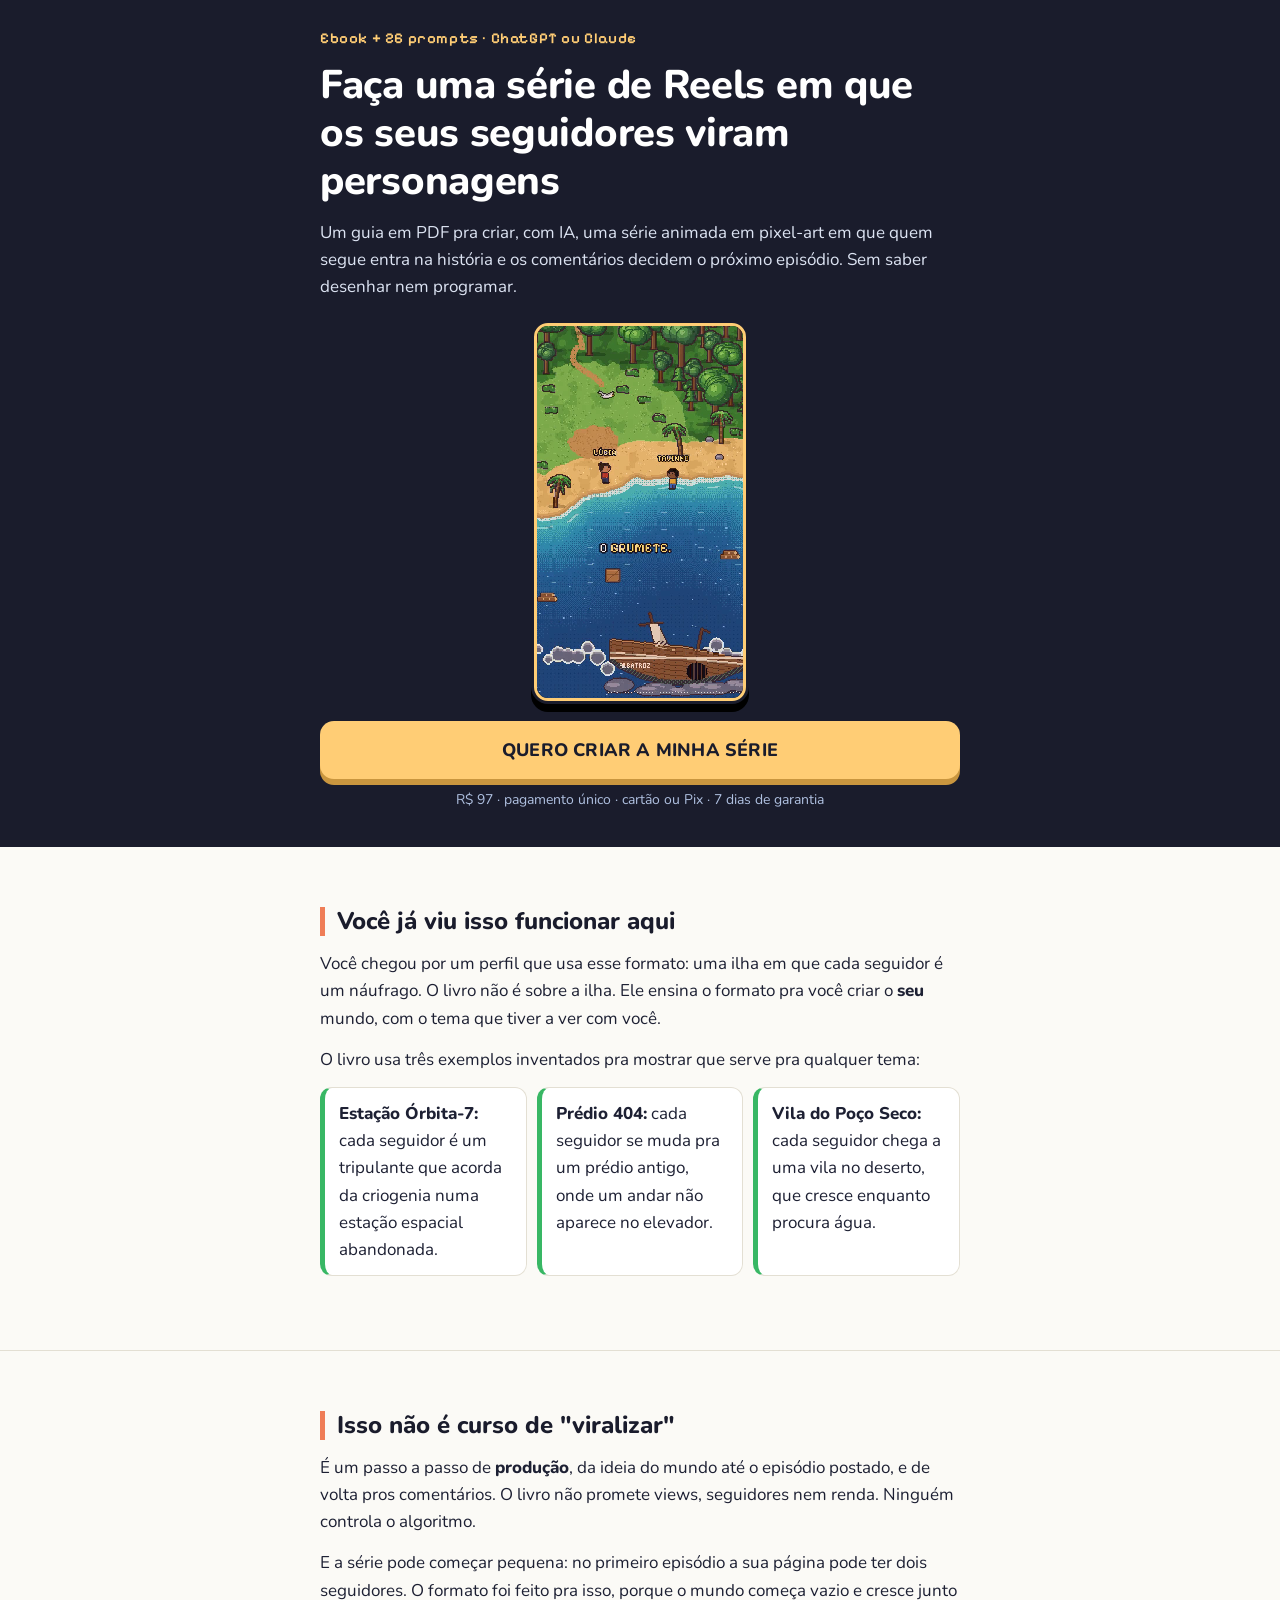
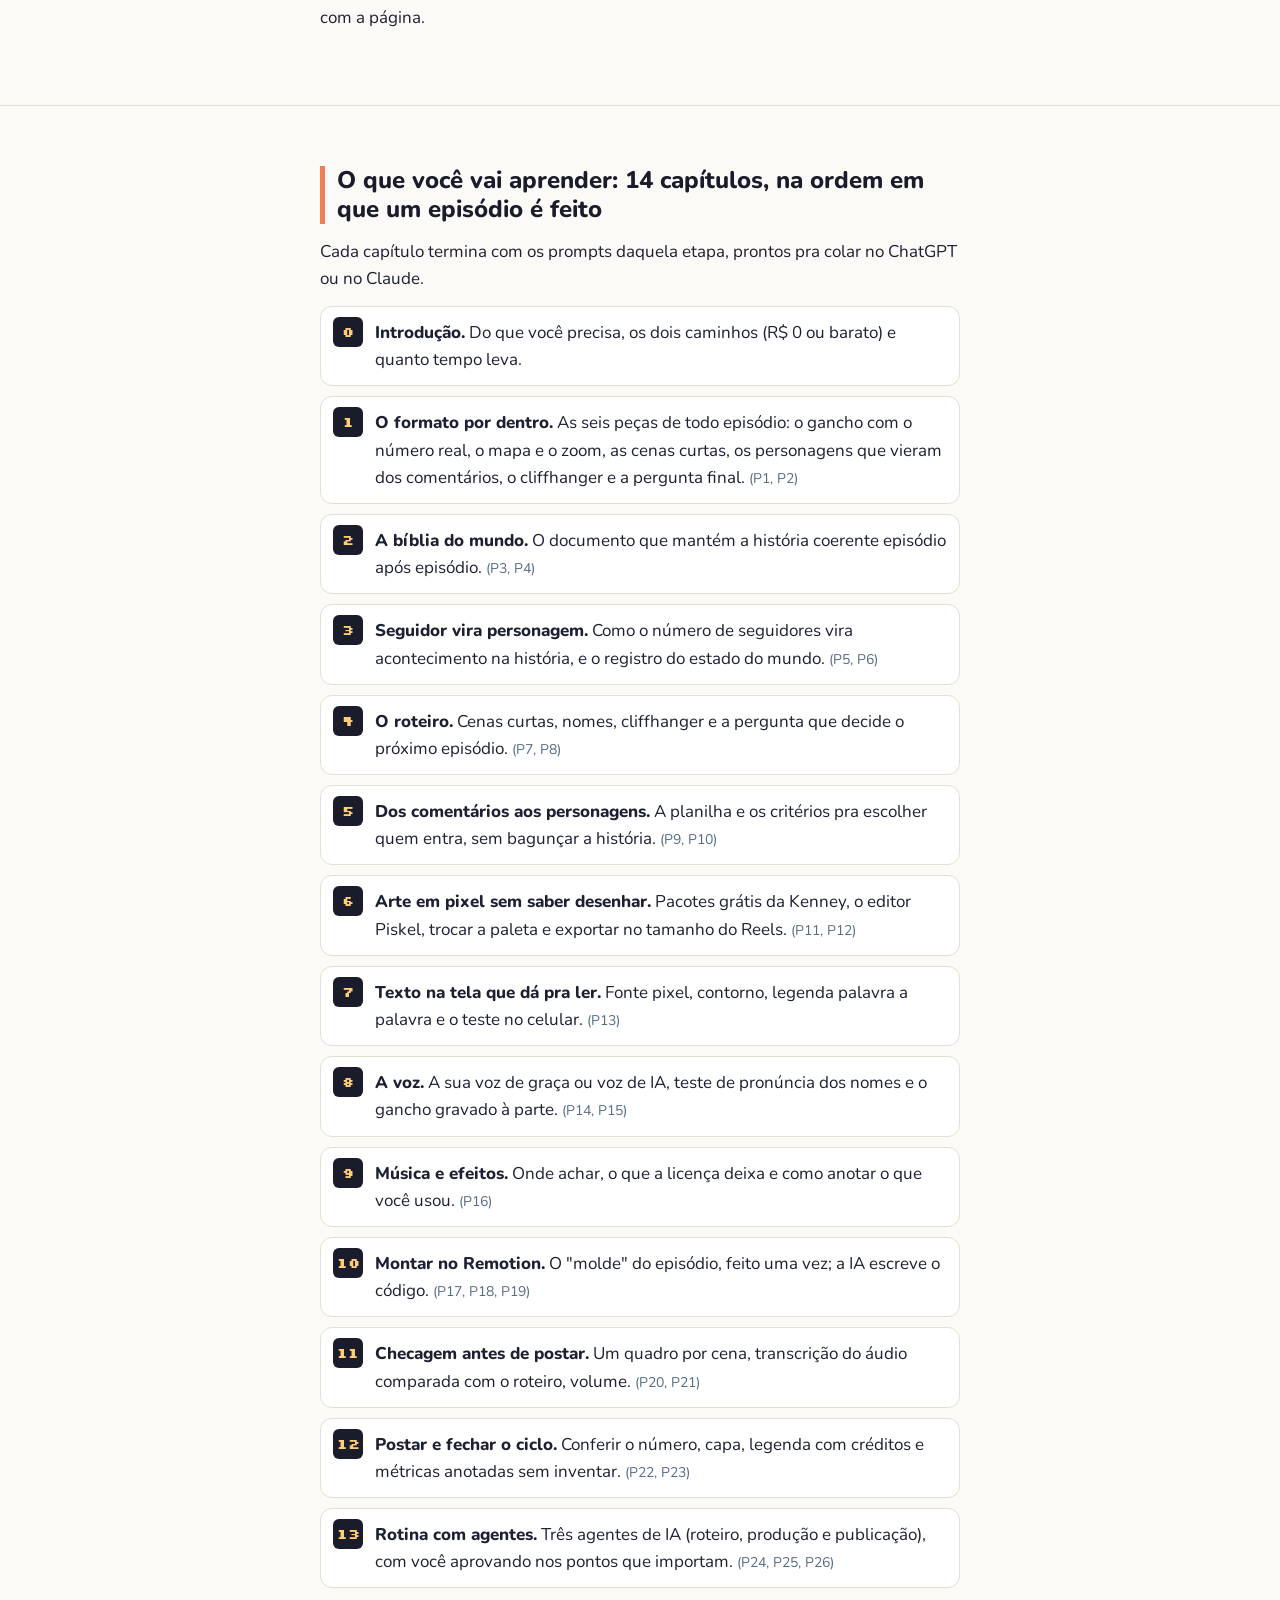
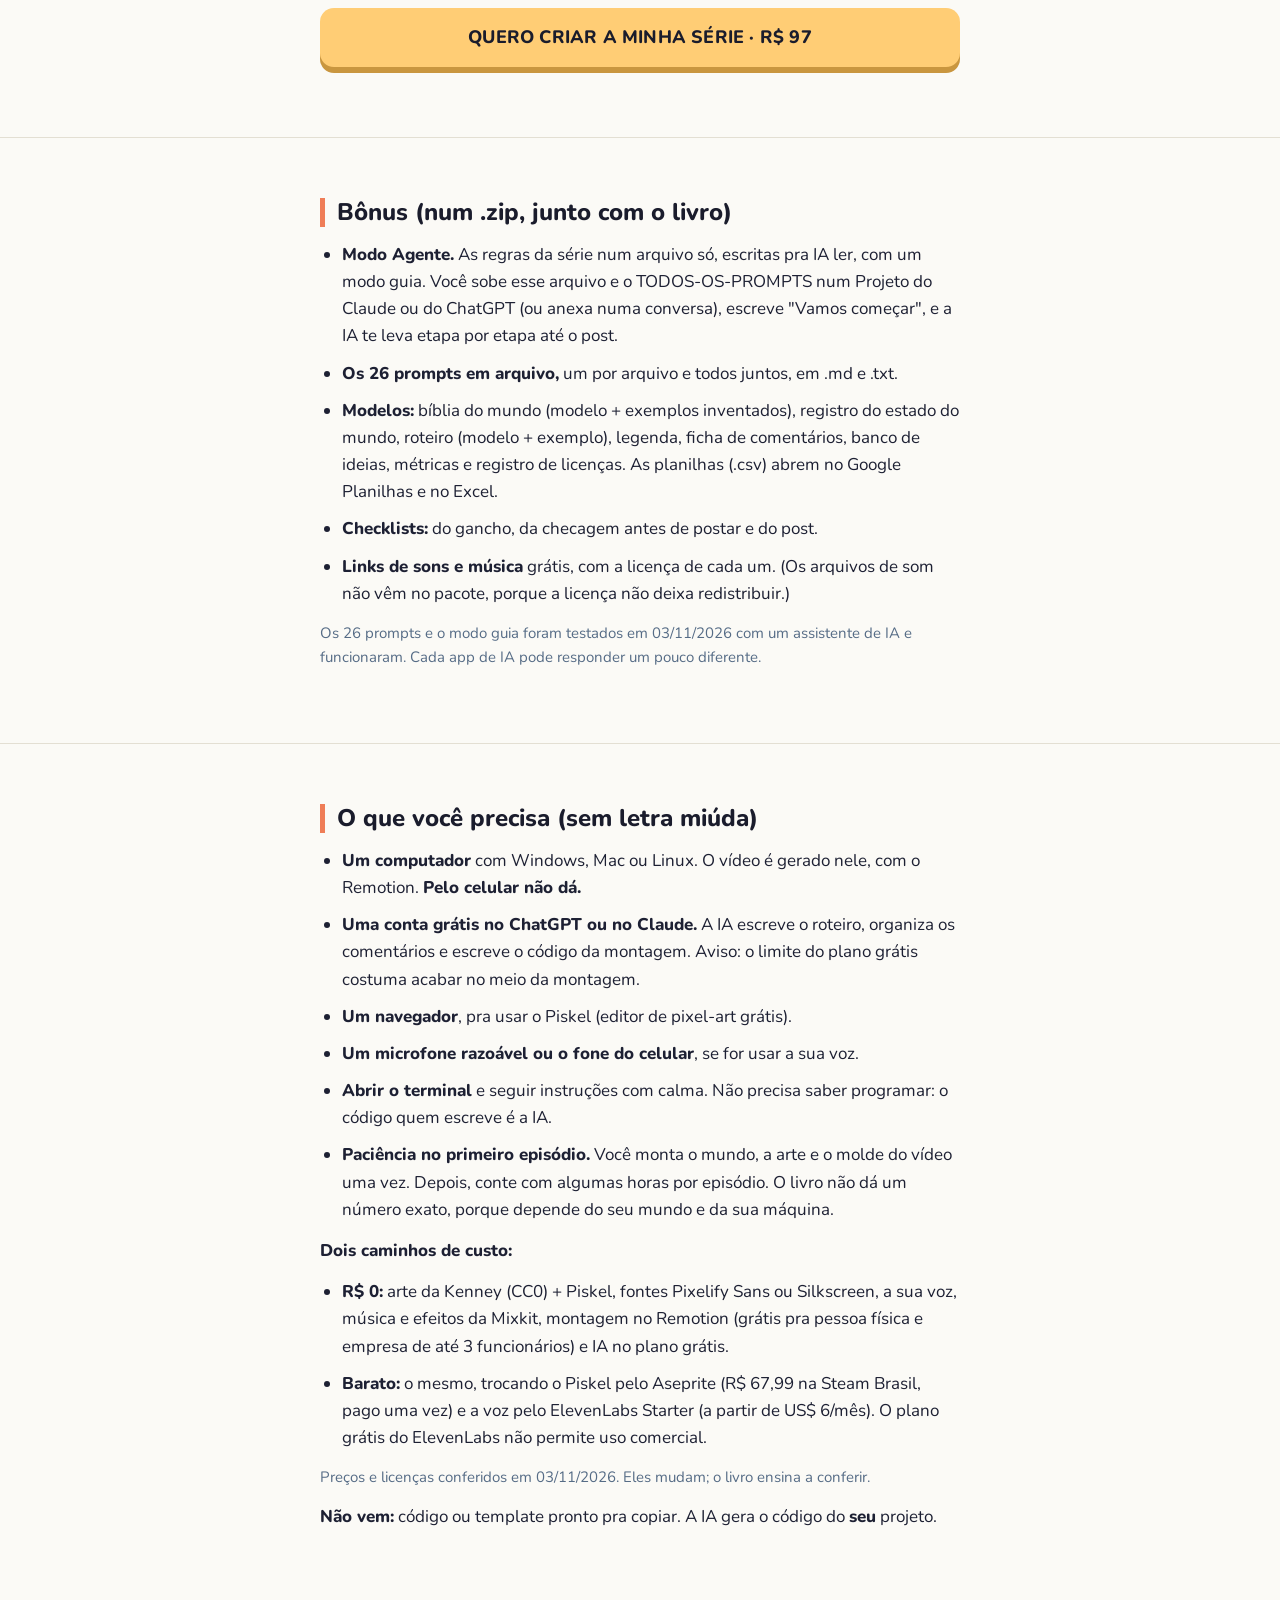
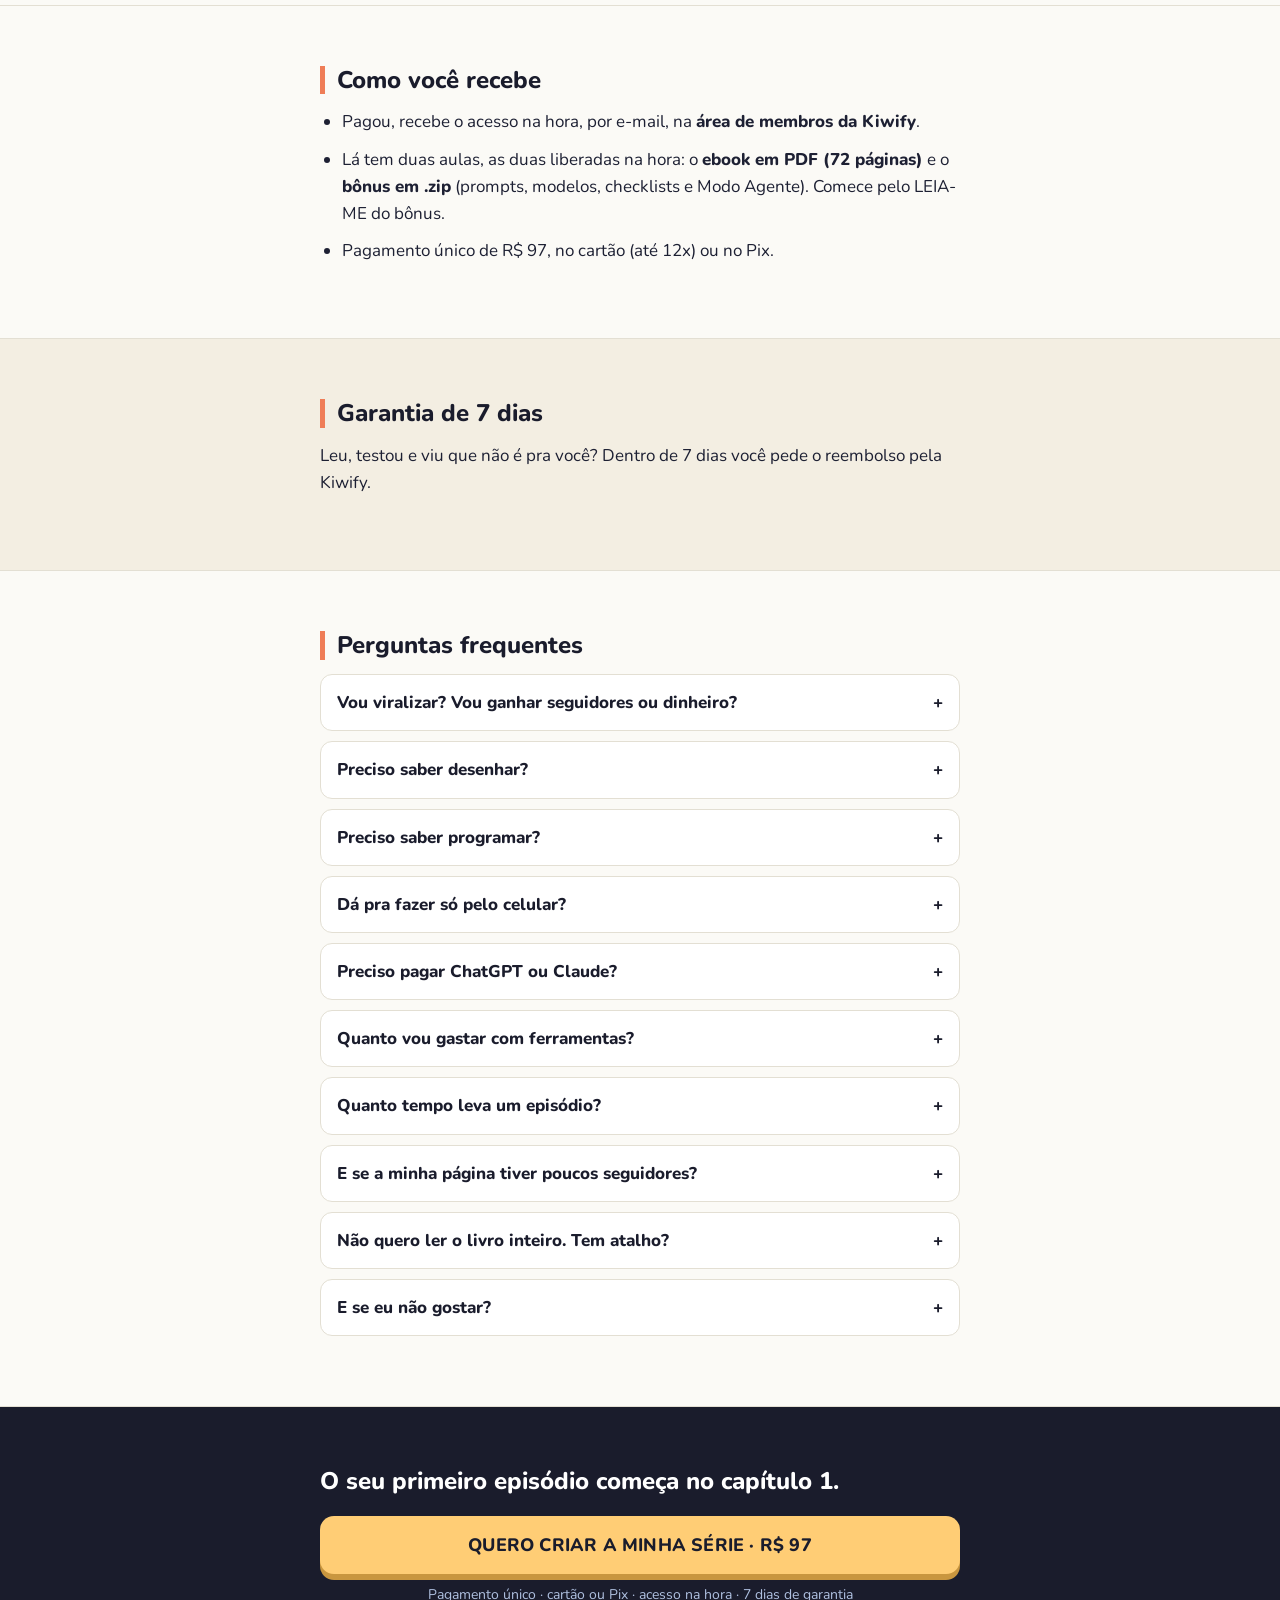
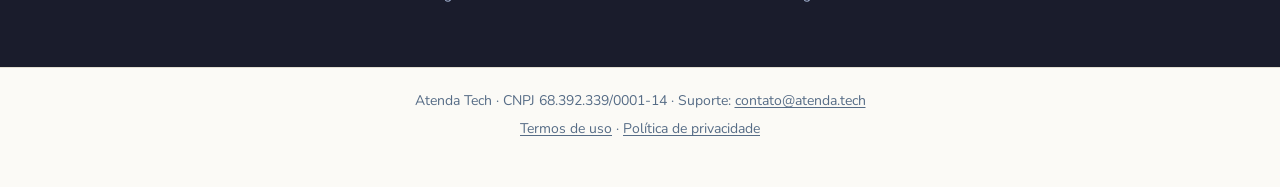
==== index.html @ ea9112cd "Página VSL Os Seguidores Viram Personagens (trecho do ep01 no lugar do vídeo)" ====
<!doctype html>
<html lang="pt-BR">
<head>
<meta charset="utf-8">
<meta name="viewport" content="width=device-width, initial-scale=1">
<meta name="robots" content="noindex">
<title>Os Seguidores Viram Personagens · Ebook + 26 prompts</title>
<meta name="description" content="Um guia em PDF pra criar, com IA, uma série animada em pixel-art em que quem segue entra na história e os comentários decidem o próximo episódio. Sem saber desenhar nem programar.">
<!-- Gerado por ../build-site.py a partir de src/index.html e de ../pagina.md. Sem pixel (o produto não tem). -->
<style>
@font-face{font-family:"Nunito";src:url(fonts/Nunito-Regular.ttf);font-weight:400;font-display:swap}
@font-face{font-family:"Nunito";src:url(fonts/Nunito-Bold.ttf);font-weight:700;font-display:swap}
@font-face{font-family:"Nunito";src:url(fonts/Nunito-ExtraBold.ttf);font-weight:800;font-display:swap}
@font-face{font-family:"Pixel";src:url(fonts/PixelifySans-600.ttf);font-weight:600;font-display:swap}
@font-face{font-family:"Silk";src:url(fonts/Silkscreen-Bold.ttf);font-weight:700;font-display:swap}
:root{--escuro:#1a1c2c;--navy:#29366f;--amarelo:#ffcd75;--laranja:#ef7d57;--verde:#38b764;--roxo:#5d275d;--ink:#1d2033;--muted:#566c86;--line:#E3DFD3;--papel:#fbfaf6;--creme:#F3EEE2}
*{box-sizing:border-box}
html{-webkit-text-size-adjust:100%}
body{margin:0;font-family:"Nunito",system-ui,-apple-system,"Segoe UI",Roboto,sans-serif;font-size:17px;line-height:1.6;color:var(--ink);background:var(--papel)}
img,video{max-width:100%;display:block}
.wrap{max-width:680px;margin:0 auto;padding:0 20px}
section{padding:44px 0;border-bottom:1px solid var(--line)}
h1,h2,h3{font-weight:800;line-height:1.2;margin:0 0 14px;color:var(--escuro)}
h1{font-size:30px;color:#fff;letter-spacing:-.3px}
h2{font-size:24px;padding-left:12px;border-left:5px solid var(--laranja)}
h3{font-size:22px}
p{margin:0 0 14px}
ul,ol{margin:0 0 14px;padding-left:22px}
li{margin:0 0 10px}
strong{font-weight:800}
.draft-banner{background:var(--laranja);color:#fff;text-align:center;font:600 13px/1.4 "Pixel",sans-serif;padding:8px 12px;letter-spacing:.3px}
.draft-note{display:block;background:#FFF6D6;border:2px dashed #E0A800;color:#5A4500;font:700 13px/1.45 ui-monospace,monospace;padding:8px 10px;border-radius:8px;margin:10px 0}
/* hero */
.hero{background:var(--escuro);color:#DCE3F2;padding:28px 0 36px;border:0}
.kicker{font:600 15px/1.4 "Pixel",sans-serif;letter-spacing:.6px;color:var(--amarelo);margin-bottom:12px}
.hero .sub{font-size:17px;color:#DCE3F2}
/* vídeo (9:16) */
.vsl{position:relative;width:min(100%,360px,calc(42vh * 9 / 16));aspect-ratio:9/16;margin:22px auto 4px;border-radius:14px;overflow:hidden;background:#000;border:3px solid var(--amarelo);box-shadow:0 0 0 3px var(--escuro),0 8px 0 3px #000}
.vsl video,.vsl iframe{width:100%;height:100%;object-fit:cover;border:0;image-rendering:pixelated}
.vsl .ph{position:absolute;inset:0;display:flex;flex-direction:column;align-items:center;justify-content:center;text-align:center;padding:20px;font:700 18px/1.4 "Silk",monospace;color:var(--amarelo);background:repeating-linear-gradient(45deg,#1a1c2c 0 14px,#232640 14px 28px)}
.vsl .ph small{font:600 14px/1.4 "Pixel",sans-serif;color:#94b0c2;margin-top:10px}
.vsl-cap{text-align:center;font-size:13px;color:#94b0c2;margin:8px 0 0}
.sound{position:absolute;right:10px;bottom:10px;background:rgba(26,28,44,.85);color:var(--amarelo);border:2px solid var(--amarelo);border-radius:10px;font:600 14px/1 "Pixel",sans-serif;padding:9px 12px;cursor:pointer}
/* botões */
.cta{display:block;text-align:center;background:var(--amarelo);color:var(--escuro);font:800 18px/1.25 "Nunito",sans-serif;text-decoration:none;padding:18px 16px;border-radius:14px;box-shadow:0 6px 0 #C9963F;margin:20px 0 10px;text-transform:uppercase;letter-spacing:.2px}
.cta:active{transform:translateY(3px);box-shadow:0 3px 0 #C9963F}
.cta-small{display:block;text-align:center;font-size:14px;color:var(--muted)}
.hero .cta-small,.final .cta-small{color:#AFC0E0}
/* blocos */
.worlds{list-style:none;padding:0;display:grid;gap:10px}
.worlds li{background:#fff;border:1px solid var(--line);border-left:5px solid var(--verde);border-radius:12px;padding:12px 14px;margin:0}
.chapters{list-style:none;padding:0;counter-reset:c -1}
.chapters li{counter-increment:c;position:relative;padding:12px 12px 12px 54px;background:#fff;border:1px solid var(--line);border-radius:12px}
.chapters li::before{content:counter(c);position:absolute;left:12px;top:10px;width:30px;height:30px;border-radius:6px;background:var(--escuro);color:var(--amarelo);font:700 14px/30px "Silk",monospace;text-align:center}
.chapters em{color:var(--muted);font-style:normal;font-size:14px}
.note{font-size:15px;color:var(--muted)}
.guarantee{background:var(--creme)}
.faq details{background:#fff;border:1px solid var(--line);border-radius:12px;margin:0 0 10px;padding:0 16px}
.faq summary{cursor:pointer;font-weight:800;padding:14px 0;list-style:none;color:var(--escuro)}
.faq summary::-webkit-details-marker{display:none}
.faq summary::after{content:"+";float:right;font-weight:800}
.faq details[open] summary::after{content:"–"}
.final{background:var(--escuro);border:0}
.final h3{color:#fff;font-size:24px}
footer{border-top:1px solid var(--line);padding:22px 0 40px;font-size:14px;color:var(--muted);text-align:center}
footer p{margin:0 0 6px}footer a{color:var(--muted);text-decoration-thickness:1px;text-underline-offset:2px}
@media (min-width:760px){h1{font-size:40px}section{padding:60px 0}.worlds{grid-template-columns:1fr 1fr 1fr}}
</style>
</head>
<body>

<!-- Dobra 1 -->
<section class="hero">
  <div class="wrap">
    <div class="kicker">Ebook + 26 prompts · ChatGPT ou Claude</div>
    <h1>Faça uma série de Reels em que os seus seguidores viram personagens</h1>
    <p class="sub">Um guia em PDF pra criar, com IA, uma série animada em pixel-art em que quem segue entra na história e os comentários decidem o próximo episódio. Sem saber desenhar nem programar.</p>
    <div class="vsl" id="vsl-video"><video src="video/trecho-ep01.mp4" poster="video/trecho-ep01.jpg" autoplay muted loop playsinline preload="auto" aria-label="Trecho de um episódio da série"></video></div>
    <a class="cta" href="https://pay.kiwify.com.br/LcB04qZ?utm_source=instagram&amp;utm_medium=bio&amp;utm_campaign=ilha-dos-seguidores&amp;utm_content=vsl-topo" data-checkout="vsl-topo">Quero criar a minha série</a>
    <span class="cta-small">R$&nbsp;97 · pagamento único · cartão ou Pix · 7 dias de garantia</span>
  </div>
</section>

<section>
  <div class="wrap">
    <h2>Você já viu isso funcionar aqui</h2>
    <p>Você chegou por um perfil que usa esse formato: uma ilha em que cada seguidor é um náufrago. O livro não é sobre a ilha. Ele ensina o formato pra você criar o <strong>seu</strong> mundo, com o tema que tiver a ver com você.</p>
    <p>O livro usa três exemplos inventados pra mostrar que serve pra qualquer tema:</p>
    <ul class="worlds">
      <li><strong>Estação Órbita-7:</strong> cada seguidor é um tripulante que acorda da criogenia numa estação espacial abandonada.</li>
      <li><strong>Prédio 404:</strong> cada seguidor se muda pra um prédio antigo, onde um andar não aparece no elevador.</li>
      <li><strong>Vila do Poço Seco:</strong> cada seguidor chega a uma vila no deserto, que cresce enquanto procura água.</li>
    </ul>
  </div>
</section>

<section>
  <div class="wrap">
    <h2>Isso não é curso de "viralizar"</h2>
    <p>É um passo a passo de <strong>produção</strong>, da ideia do mundo até o episódio postado, e de volta pros comentários. O livro não promete views, seguidores nem renda. Ninguém controla o algoritmo.</p>
    <p>E a série pode começar pequena: no primeiro episódio a sua página pode ter dois seguidores. O formato foi feito pra isso, porque o mundo começa vazio e cresce junto com a página.</p>
  </div>
</section>

<section>
  <div class="wrap">
    <h2>O que você vai aprender: 14 capítulos, na ordem em que um episódio é feito</h2>
    <p>Cada capítulo termina com os prompts daquela etapa, prontos pra colar no ChatGPT ou no Claude.</p>
    <ol class="chapters">
      <li><strong>Introdução.</strong> Do que você precisa, os dois caminhos (R$&nbsp;0 ou barato) e quanto tempo leva.</li>
      <li><strong>O formato por dentro.</strong> As seis peças de todo episódio: o gancho com o número real, o mapa e o zoom, as cenas curtas, os personagens que vieram dos comentários, o cliffhanger e a pergunta final. <em>(P1, P2)</em></li>
      <li><strong>A bíblia do mundo.</strong> O documento que mantém a história coerente episódio após episódio. <em>(P3, P4)</em></li>
      <li><strong>Seguidor vira personagem.</strong> Como o número de seguidores vira acontecimento na história, e o registro do estado do mundo. <em>(P5, P6)</em></li>
      <li><strong>O roteiro.</strong> Cenas curtas, nomes, cliffhanger e a pergunta que decide o próximo episódio. <em>(P7, P8)</em></li>
      <li><strong>Dos comentários aos personagens.</strong> A planilha e os critérios pra escolher quem entra, sem bagunçar a história. <em>(P9, P10)</em></li>
      <li><strong>Arte em pixel sem saber desenhar.</strong> Pacotes grátis da Kenney, o editor Piskel, trocar a paleta e exportar no tamanho do Reels. <em>(P11, P12)</em></li>
      <li><strong>Texto na tela que dá pra ler.</strong> Fonte pixel, contorno, legenda palavra a palavra e o teste no celular. <em>(P13)</em></li>
      <li><strong>A voz.</strong> A sua voz de graça ou voz de IA, teste de pronúncia dos nomes e o gancho gravado à parte. <em>(P14, P15)</em></li>
      <li><strong>Música e efeitos.</strong> Onde achar, o que a licença deixa e como anotar o que você usou. <em>(P16)</em></li>
      <li><strong>Montar no Remotion.</strong> O "molde" do episódio, feito uma vez; a IA escreve o código. <em>(P17, P18, P19)</em></li>
      <li><strong>Checagem antes de postar.</strong> Um quadro por cena, transcrição do áudio comparada com o roteiro, volume. <em>(P20, P21)</em></li>
      <li><strong>Postar e fechar o ciclo.</strong> Conferir o número, capa, legenda com créditos e métricas anotadas sem inventar. <em>(P22, P23)</em></li>
      <li><strong>Rotina com agentes.</strong> Três agentes de IA (roteiro, produção e publicação), com você aprovando nos pontos que importam. <em>(P24, P25, P26)</em></li>
    </ol>
    <a class="cta" href="https://pay.kiwify.com.br/LcB04qZ?utm_source=instagram&amp;utm_medium=bio&amp;utm_campaign=ilha-dos-seguidores&amp;utm_content=vsl-meio" data-checkout="vsl-meio">Quero criar a minha série · R$&nbsp;97</a>
  </div>
</section>

<section>
  <div class="wrap">
    <h2>Bônus (num .zip, junto com o livro)</h2>
    <ul>
      <li><strong>Modo Agente.</strong> As regras da série num arquivo só, escritas pra IA ler, com um modo guia. Você sobe esse arquivo e o TODOS-OS-PROMPTS num Projeto do Claude ou do ChatGPT (ou anexa numa conversa), escreve "Vamos começar", e a IA te leva etapa por etapa até o post.</li>
      <li><strong>Os 26 prompts em arquivo,</strong> um por arquivo e todos juntos, em .md e .txt.</li>
      <li><strong>Modelos:</strong> bíblia do mundo (modelo + exemplos inventados), registro do estado do mundo, roteiro (modelo + exemplo), legenda, ficha de comentários, banco de ideias, métricas e registro de licenças. As planilhas (.csv) abrem no Google Planilhas e no Excel.</li>
      <li><strong>Checklists:</strong> do gancho, da checagem antes de postar e do post.</li>
      <li><strong>Links de sons e música</strong> grátis, com a licença de cada um. (Os arquivos de som não vêm no pacote, porque a licença não deixa redistribuir.)</li>
    </ul>
    <p class="note">Os 26 prompts e o modo guia foram testados em 03/11/2026 com um assistente de IA e funcionaram. Cada app de IA pode responder um pouco diferente.</p>
  </div>
</section>

<section>
  <div class="wrap">
    <h2>O que você precisa (sem letra miúda)</h2>
    <ul>
      <li><strong>Um computador</strong> com Windows, Mac ou Linux. O vídeo é gerado nele, com o Remotion. <strong>Pelo celular não dá.</strong></li>
      <li><strong>Uma conta grátis no ChatGPT ou no Claude.</strong> A IA escreve o roteiro, organiza os comentários e escreve o código da montagem. Aviso: o limite do plano grátis costuma acabar no meio da montagem.</li>
      <li><strong>Um navegador</strong>, pra usar o Piskel (editor de pixel-art grátis).</li>
      <li><strong>Um microfone razoável ou o fone do celular</strong>, se for usar a sua voz.</li>
      <li><strong>Abrir o terminal</strong> e seguir instruções com calma. Não precisa saber programar: o código quem escreve é a IA.</li>
      <li><strong>Paciência no primeiro episódio.</strong> Você monta o mundo, a arte e o molde do vídeo uma vez. Depois, conte com algumas horas por episódio. O livro não dá um número exato, porque depende do seu mundo e da sua máquina.</li>
    </ul>
    <p><strong>Dois caminhos de custo:</strong></p>
    <ul>
      <li><strong>R$&nbsp;0:</strong> arte da Kenney (CC0) + Piskel, fontes Pixelify Sans ou Silkscreen, a sua voz, música e efeitos da Mixkit, montagem no Remotion (grátis pra pessoa física e empresa de até 3 funcionários) e IA no plano grátis.</li>
      <li><strong>Barato:</strong> o mesmo, trocando o Piskel pelo Aseprite (R$&nbsp;67,99 na Steam Brasil, pago uma vez) e a voz pelo ElevenLabs Starter (a partir de US$&nbsp;6/mês). O plano grátis do ElevenLabs não permite uso comercial.</li>
    </ul>
    <p class="note">Preços e licenças conferidos em 03/11/2026. Eles mudam; o livro ensina a conferir.</p>
    <p><strong>Não vem:</strong> código ou template pronto pra copiar. A IA gera o código do <strong>seu</strong> projeto.</p>
  </div>
</section>

<section>
  <div class="wrap">
    <h2>Como você recebe</h2>
    <ul>
      <li>Pagou, recebe o acesso na hora, por e-mail, na <strong>área de membros da Kiwify</strong>.</li>
      <li>Lá tem duas aulas, as duas liberadas na hora: o <strong>ebook em PDF (72 páginas)</strong> e o <strong>bônus em .zip</strong> (prompts, modelos, checklists e Modo Agente). Comece pelo LEIA-ME do bônus.</li>
      <li>Pagamento único de R$&nbsp;97, no cartão (até 12x) ou no Pix.</li>
    </ul>

  </div>
</section>

<section class="guarantee">
  <div class="wrap">
    <h2>Garantia de 7 dias</h2>
    <p>Leu, testou e viu que não é pra você? Dentro de 7 dias você pede o reembolso pela Kiwify.</p>

  </div>
</section>

<section class="faq">
  <div class="wrap">
    <h2>Perguntas frequentes</h2>
    <details><summary>Vou viralizar? Vou ganhar seguidores ou dinheiro?</summary><p>Não dá pra prometer isso, e desconfie de quem promete. O livro ensina a produzir a série e repetir o ciclo. O alcance depende do seu tema, da sua constância e de coisas que ninguém controla.</p></details>
    <details><summary>Preciso saber desenhar?</summary><p>Não. A arte vem de pacotes prontos e gratuitos, que você recolore e adapta no Piskel. O capítulo 6 mostra o passo a passo.</p></details>
    <details><summary>Preciso saber programar?</summary><p>Não. A IA escreve o código da montagem. Você vai abrir o terminal e seguir as instruções que ela passar. O capítulo 10 e os prompts P17 a P19 cuidam disso, inclusive de quando der erro.</p></details>
    <details><summary>Dá pra fazer só pelo celular?</summary><p>Não. A montagem do vídeo roda no computador (Windows, Mac ou Linux). O celular serve pra gravar a sua voz e pra testar se o texto está legível.</p></details>
    <details><summary>Preciso pagar ChatGPT ou Claude?</summary><p>Não é obrigatório: dá pra usar o plano grátis. Mas o limite do chat grátis costuma acabar no meio da montagem, então pode ser que você precise continuar no dia seguinte.</p></details>
    <details><summary>Quanto vou gastar com ferramentas?</summary><p>R$&nbsp;0 no caminho grátis. No caminho barato, o Aseprite (R$&nbsp;67,99, uma vez) e o ElevenLabs Starter (a partir de US$&nbsp;6/mês). Preços conferidos em 03/11/2026.</p></details>
    <details><summary>Quanto tempo leva um episódio?</summary><p>O primeiro é o mais lento, porque você monta o mundo, a arte e o molde. Depois, algumas horas por episódio. O livro pede pra você marcar no relógio os primeiros, porque é o único número que vale pra você.</p></details>
    <details><summary>E se a minha página tiver poucos seguidores?</summary><p>O formato foi feito pra isso. O episódio abre com o número real de seguidores, e o mundo começa vazio e cresce junto com a página.</p></details>
    <details><summary>Não quero ler o livro inteiro. Tem atalho?</summary><p>Tem o Modo Agente: você sobe o arquivo na sua IA e ela te guia etapa por etapa. Ainda assim, leia pelo menos os capítulos 2 (a bíblia) e 5 (comentários): a IA ajuda, mas quem decide o que entra na história é você.</p></details>
    <details><summary>E se eu não gostar?</summary><p>Garantia de 7 dias pela Kiwify.</p></details>
  </div>
</section>

<section class="final">
  <div class="wrap">
    <h3>O seu primeiro episódio começa no capítulo 1.</h3>
    <a class="cta" href="https://pay.kiwify.com.br/LcB04qZ?utm_source=instagram&amp;utm_medium=bio&amp;utm_campaign=ilha-dos-seguidores&amp;utm_content=vsl-final" data-checkout="vsl-final">Quero criar a minha série · R$&nbsp;97</a>
    <span class="cta-small">Pagamento único · cartão ou Pix · acesso na hora · 7 dias de garantia</span>
  </div>
</section>

<footer>
  <div class="wrap">
    <p>Atenda Tech · CNPJ 68.392.339/0001-14 · Suporte: <a href="mailto:contato@atenda.tech">contato@atenda.tech</a></p>
    <p><a href="termos/">Termos de uso</a> · <a href="privacidade/">Política de privacidade</a></p>
  </div>
</footer>

<script>
/* Repassa a origem da visita para os botões do checkout da Kiwify.
   - Cada botão já vem com utm_source/medium/campaign padrão + o próprio utm_content (vsl-topo/meio/final).
   - Se a página abrir com utm_source, utm_medium, utm_campaign ou utm_term, eles substituem os padrões
     (os três padrões saem juntos, pra não misturar origem nova com padrão antigo).
   - Qualquer outro utm_* e os parâmetros que a Kiwify aceita (src, sck, s1, s2, s3) também são repassados.
   - O utm_content do botão sempre vence o da URL da página. */
(function(){
  var here=new URLSearchParams(location.search), inc=[];
  here.forEach(function(v,k){ k=k.toLowerCase(); if(v && k!=="utm_content" && (k.indexOf("utm_")===0 || ["src","sck","s1","s2","s3"].indexOf(k)>-1)) inc.push([k,v]); });
  var hasOrigin=inc.some(function(p){return ["utm_source","utm_medium","utm_campaign"].indexOf(p[0])>-1;});
  document.querySelectorAll("a[data-checkout]").forEach(function(a){
    var u=new URL(a.getAttribute("href")); u.searchParams.delete("utm_content");
    if(hasOrigin){ ["utm_source","utm_medium","utm_campaign"].forEach(function(k){u.searchParams.delete(k);}); }
    inc.forEach(function(p){ u.searchParams.set(p[0],p[1]); });
    u.searchParams.set("utm_content",a.getAttribute("data-checkout"));
    a.href=u.toString();
  });
  var v=document.querySelector(".vsl video"), b=document.querySelector(".vsl .sound");
  if(v&&b){ b.addEventListener("click",function(){ v.muted=!v.muted; if(!v.muted){v.currentTime=0;v.play();} b.textContent=v.muted?"▶ ativar som":"🔇 tirar som"; }); }
})();
</script>
</body>
</html>
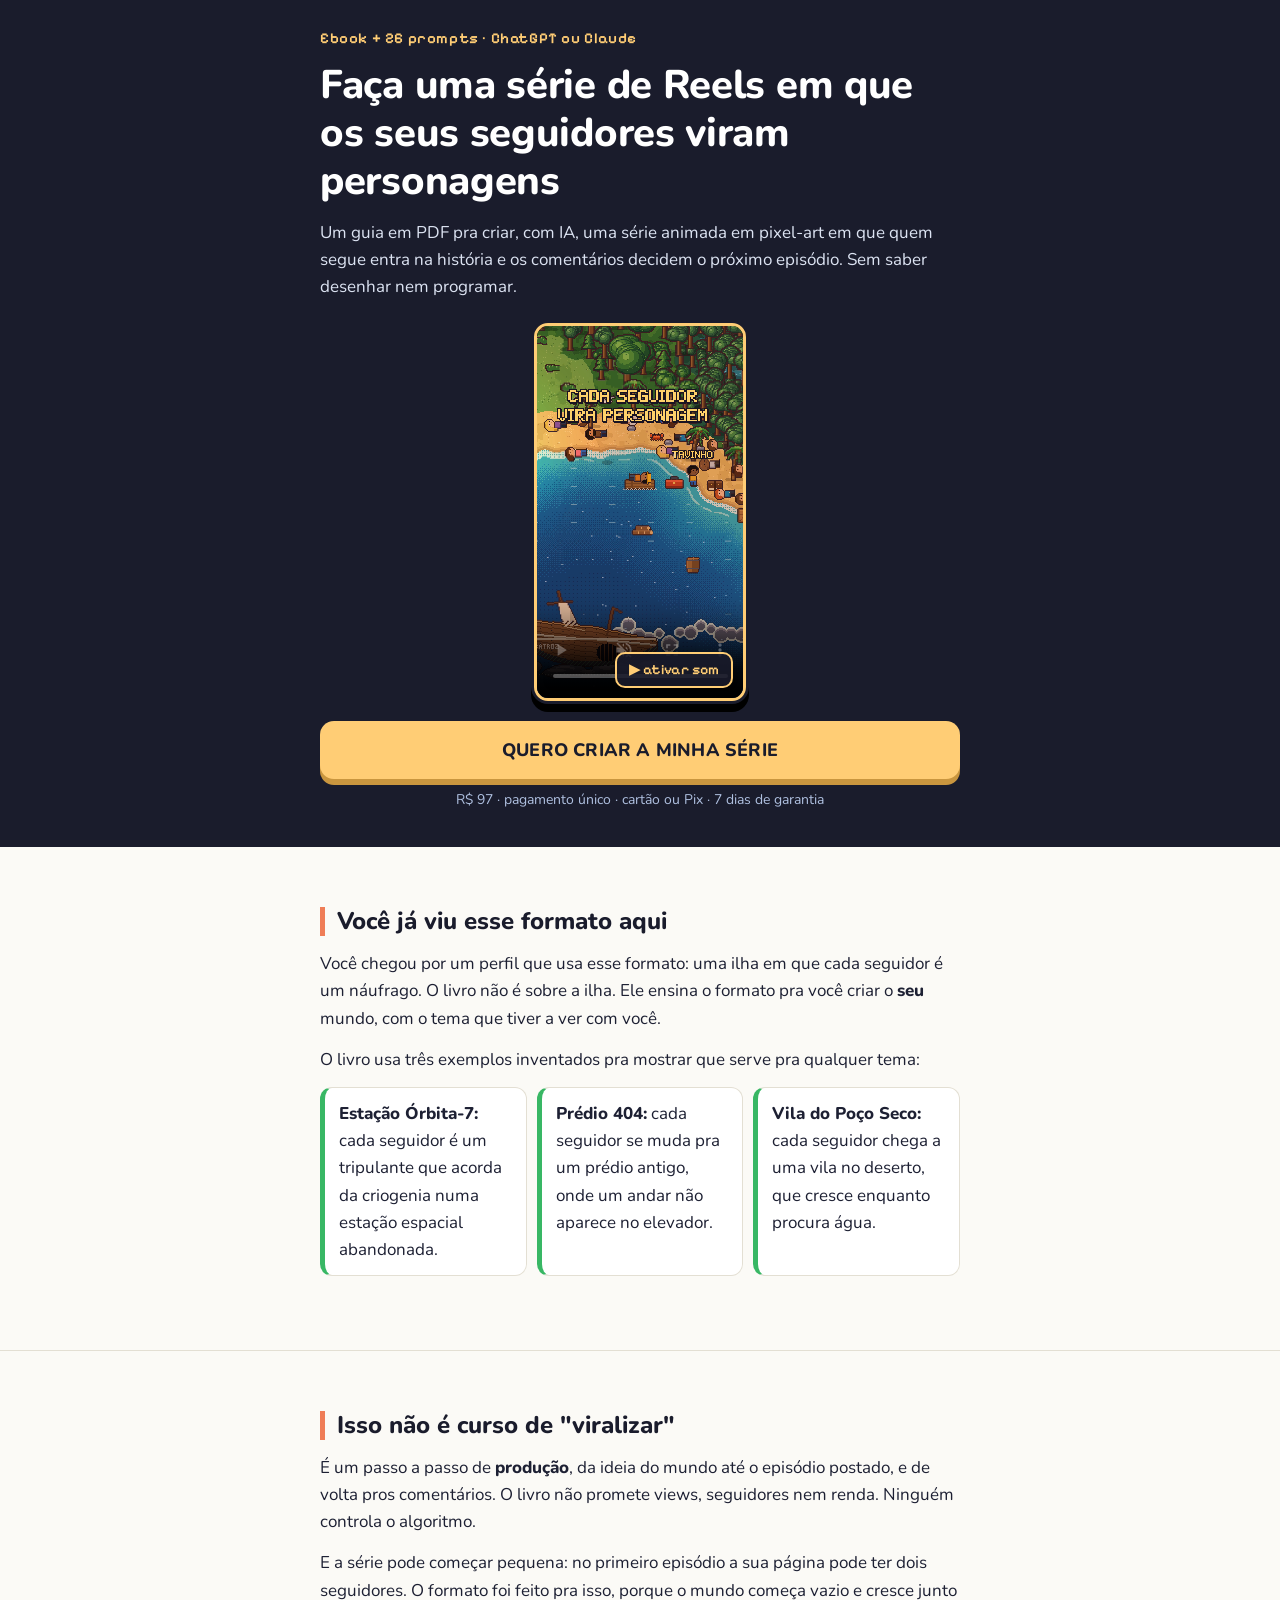
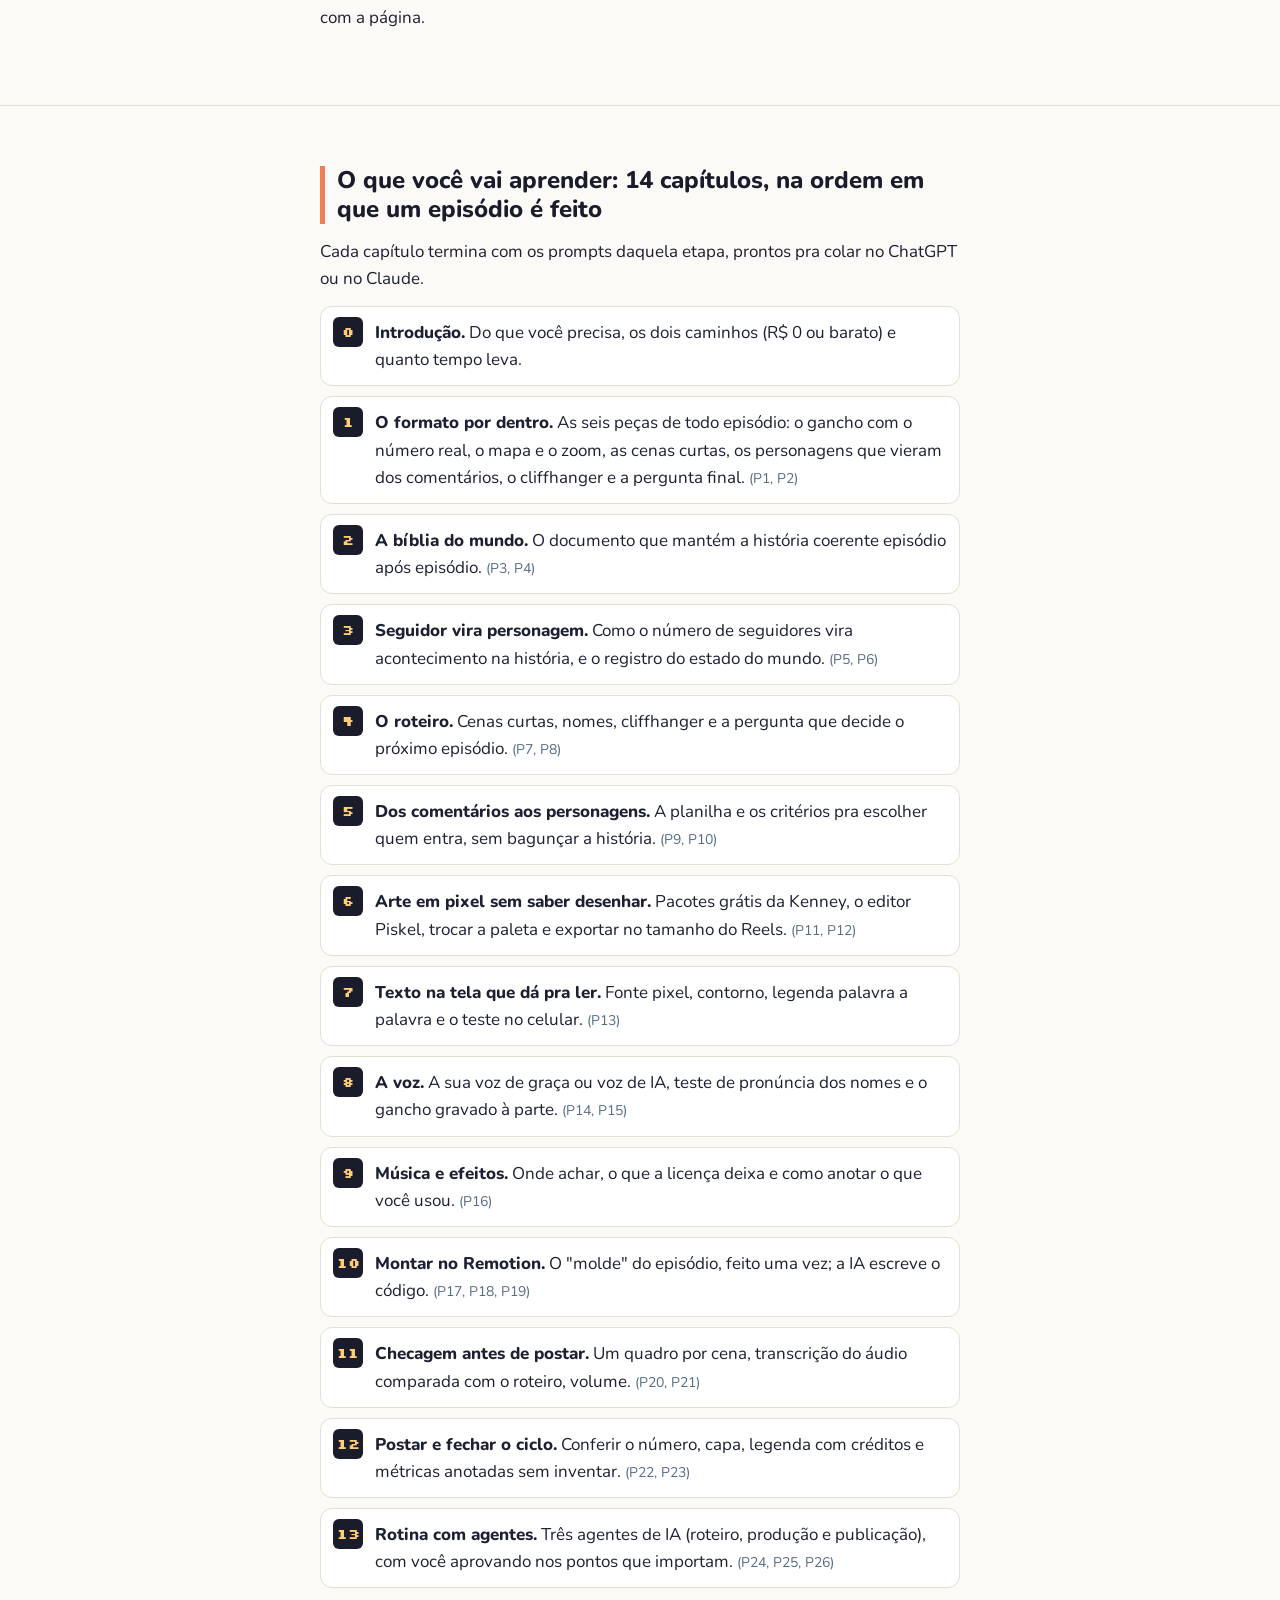
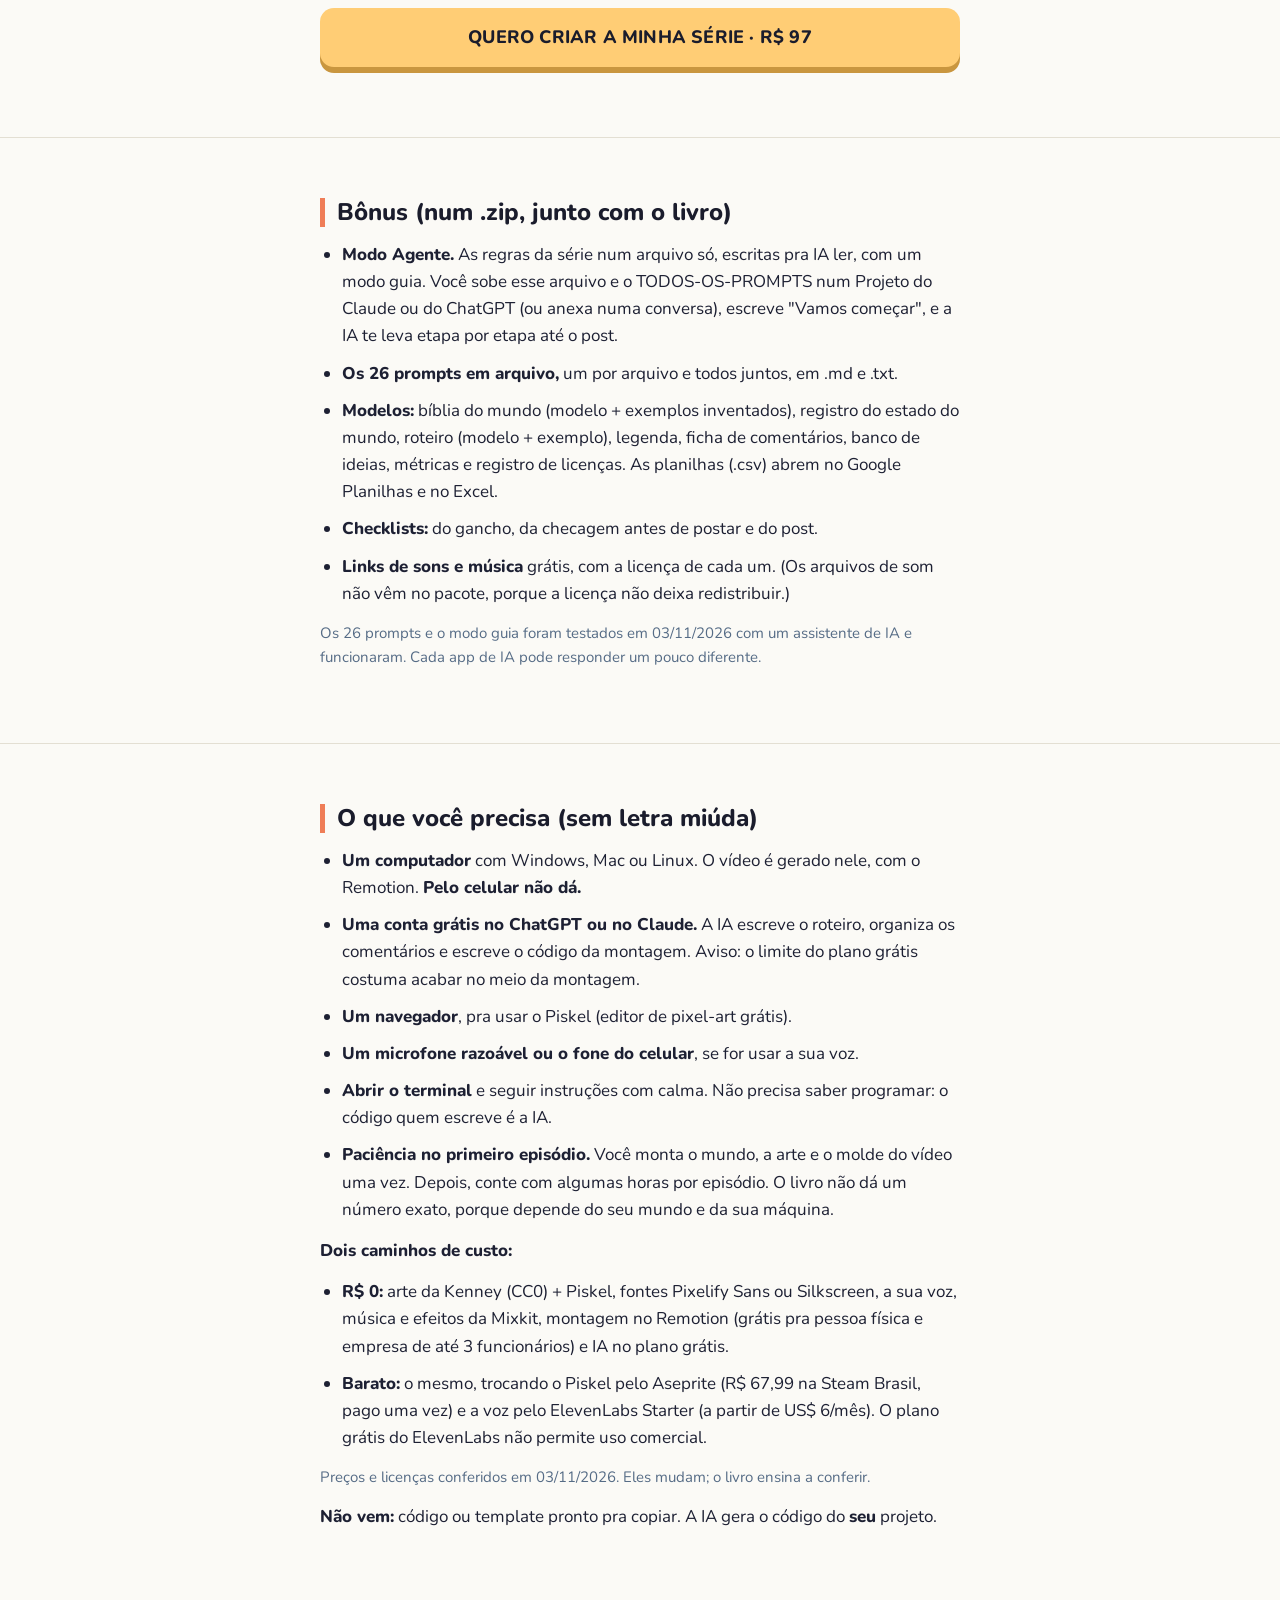
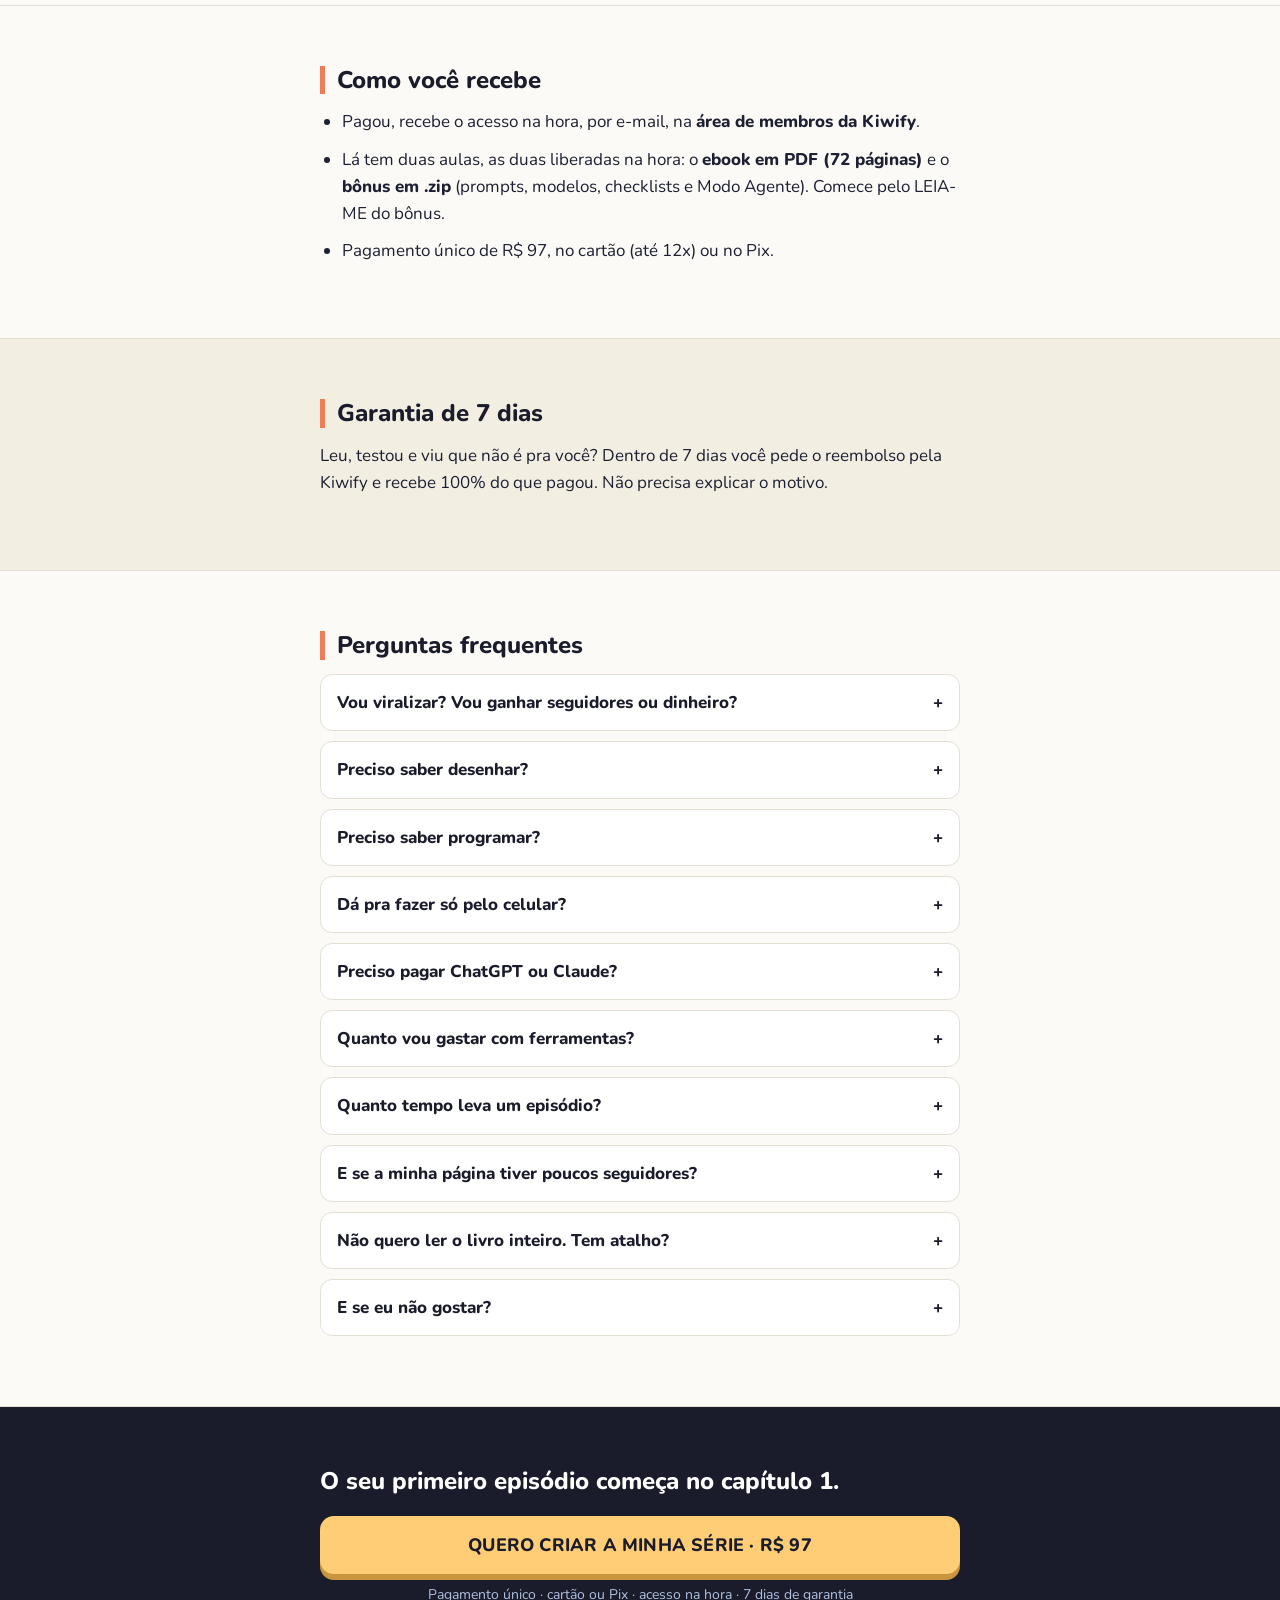
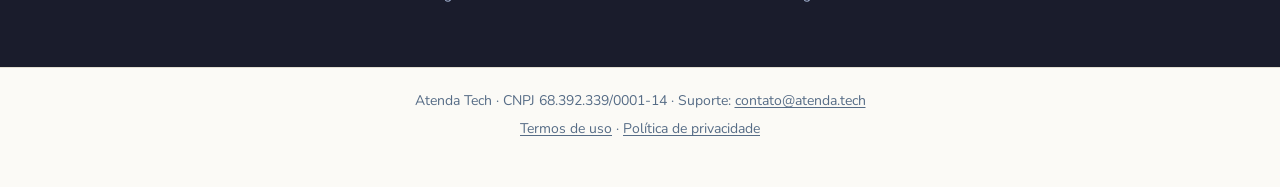
==== commit 3b185689: "VSL curta narrada, copy de garantia e ajustes" ====
--- a/index.html
+++ b/index.html
@@ -75,7 +75,7 @@
     <div class="kicker">Ebook + 26 prompts · ChatGPT ou Claude</div>
     <h1>Faça uma série de Reels em que os seus seguidores viram personagens</h1>
     <p class="sub">Um guia em PDF pra criar, com IA, uma série animada em pixel-art em que quem segue entra na história e os comentários decidem o próximo episódio. Sem saber desenhar nem programar.</p>
-    <div class="vsl" id="vsl-video"><video src="video/trecho-ep01.mp4" poster="video/trecho-ep01.jpg" autoplay muted loop playsinline preload="auto" aria-label="Trecho de um episódio da série"></video></div>
+    <div class="vsl" id="vsl-video"><video src="video/vsl-curta-web.mp4" poster="video/vsl-curta-cover.png" controls autoplay muted playsinline preload="auto" aria-label="Vídeo de apresentação da Ilha dos Seguidores"></video><button class="sound" type="button">▶ ativar som</button></div>
     <a class="cta" href="https://pay.kiwify.com.br/LcB04qZ?utm_source=instagram&amp;utm_medium=bio&amp;utm_campaign=ilha-dos-seguidores&amp;utm_content=vsl-topo" data-checkout="vsl-topo">Quero criar a minha série</a>
     <span class="cta-small">R$&nbsp;97 · pagamento único · cartão ou Pix · 7 dias de garantia</span>
   </div>
@@ -83,7 +83,7 @@
 
 <section>
   <div class="wrap">
-    <h2>Você já viu isso funcionar aqui</h2>
+    <h2>Você já viu esse formato aqui</h2>
     <p>Você chegou por um perfil que usa esse formato: uma ilha em que cada seguidor é um náufrago. O livro não é sobre a ilha. Ele ensina o formato pra você criar o <strong>seu</strong> mundo, com o tema que tiver a ver com você.</p>
     <p>O livro usa três exemplos inventados pra mostrar que serve pra qualquer tema:</p>
     <ul class="worlds">
@@ -169,14 +169,13 @@
       <li>Lá tem duas aulas, as duas liberadas na hora: o <strong>ebook em PDF (72 páginas)</strong> e o <strong>bônus em .zip</strong> (prompts, modelos, checklists e Modo Agente). Comece pelo LEIA-ME do bônus.</li>
       <li>Pagamento único de R$&nbsp;97, no cartão (até 12x) ou no Pix.</li>
     </ul>
-
   </div>
 </section>
 
 <section class="guarantee">
   <div class="wrap">
     <h2>Garantia de 7 dias</h2>
-    <p>Leu, testou e viu que não é pra você? Dentro de 7 dias você pede o reembolso pela Kiwify.</p>
+    <p>Leu, testou e viu que não é pra você? Dentro de 7 dias você pede o reembolso pela Kiwify e recebe 100% do que pagou. Não precisa explicar o motivo.</p>
 
   </div>
 </section>
